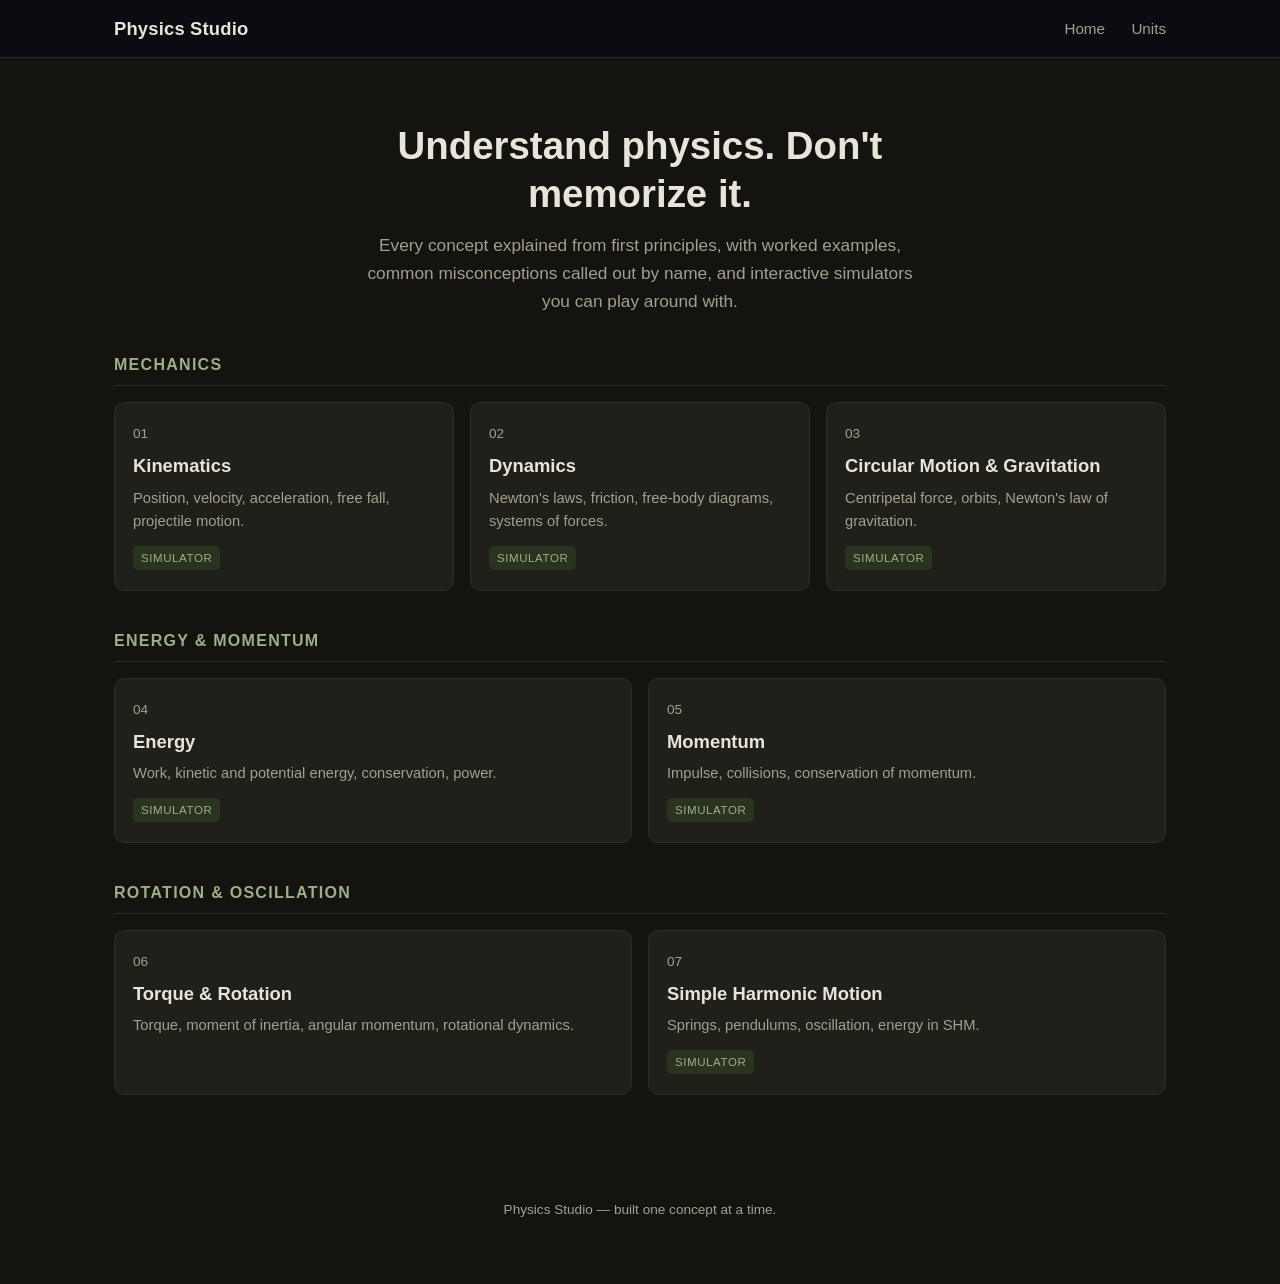
==== index.html @ 6799ff01 "Initial commit" ====
<!DOCTYPE html>
<html lang="en">
<head>
  <meta charset="UTF-8">
  <meta name="viewport" content="width=device-width, initial-scale=1.0">
  <title>Physics Studio</title>
  <link rel="stylesheet" href="style.css">
</head>
<body>

  <header class="site-header">
    <div class="header-inner">
      <a href="index.html" class="brand">Physics Studio</a>
      <button class="nav-toggle" id="navToggle" aria-label="Toggle navigation">☰</button>
      <nav class="main-nav" id="mainNav">
        <a href="index.html">Home</a>
        <a href="units/kinematics.html">Units</a>
      </nav>
    </div>
  </header>

  <main>
    <section class="hero">
      <h1>Understand physics. Don't memorize it.</h1>
      <p class="hero-sub">
        Every concept explained from first principles, with worked examples,
        common misconceptions called out by name, and interactive simulators
        you can play around with.
      </p>
    </section>

    <section class="unit-grid-section">
      <h2 class="section-label">Mechanics</h2>
      <div class="unit-grid">

        <a class="unit-card" href="units/kinematics.html">
          <span class="unit-number">01</span>
          <span class="unit-title">Kinematics</span>
          <span class="unit-desc">Position, velocity, acceleration, free fall, projectile motion.</span>
          <span class="unit-tag sim-tag">Simulator</span>
        </a>

        <a class="unit-card" href="units/dynamics.html">
          <span class="unit-number">02</span>
          <span class="unit-title">Dynamics</span>
          <span class="unit-desc">Newton's laws, friction, free-body diagrams, systems of forces.</span>
          <span class="unit-tag sim-tag">Simulator</span>
        </a>

        <a class="unit-card" href="units/circular-motion.html">
          <span class="unit-number">03</span>
          <span class="unit-title">Circular Motion &amp; Gravitation</span>
          <span class="unit-desc">Centripetal force, orbits, Newton's law of gravitation.</span>
          <span class="unit-tag sim-tag">Simulator</span>
        </a>

      </div>

      <h2 class="section-label">Energy &amp; Momentum</h2>
      <div class="unit-grid">

        <a class="unit-card" href="units/energy.html">
          <span class="unit-number">04</span>
          <span class="unit-title">Energy</span>
          <span class="unit-desc">Work, kinetic and potential energy, conservation, power.</span>
          <span class="unit-tag sim-tag">Simulator</span>
        </a>

        <a class="unit-card" href="units/momentum.html">
          <span class="unit-number">05</span>
          <span class="unit-title">Momentum</span>
          <span class="unit-desc">Impulse, collisions, conservation of momentum.</span>
          <span class="unit-tag sim-tag">Simulator</span>
        </a>

      </div>

      <h2 class="section-label">Rotation &amp; Oscillation</h2>
      <div class="unit-grid">

        <a class="unit-card" href="units/torque-rotation.html">
          <span class="unit-number">06</span>
          <span class="unit-title">Torque &amp; Rotation</span>
          <span class="unit-desc">Torque, moment of inertia, angular momentum, rotational dynamics.</span>
        </a>

        <a class="unit-card" href="units/shm.html">
          <span class="unit-number">07</span>
          <span class="unit-title">Simple Harmonic Motion</span>
          <span class="unit-desc">Springs, pendulums, oscillation, energy in SHM.</span>
          <span class="unit-tag sim-tag">Simulator</span>
        </a>

      </div>
    </section>
  </main>

  <footer class="site-footer">
    <p>Physics Studio — built one concept at a time.</p>
  </footer>

  <script src="script.js"></script>
</body>
</html>
---- style.css ----
/* ============================================
   PHYSICS STUDIO — SHARED STYLES
   ============================================ */

:root {
  --bg: #14130f;
  --bg-elevated: #1b1a15;
  --bg-card: #201f1a;
  --border: #2e2c25;
  --text: #e8e4da;
  --text-dim: #a3a08f;
  --accent: #9caf88;       /* sage green */
  --accent-soft: #29331f;
  --accent-warn: #d8a978;  /* misconceptions */
  --accent-warn-soft: #332a1c;
}

* { box-sizing: border-box; }

html, body {
  margin: 0;
  padding: 0;
  background: var(--bg);
  color: var(--text);
  font-family: -apple-system, BlinkMacSystemFont, "Segoe UI", Roboto, sans-serif;
  line-height: 1.6;
}

a { color: var(--accent); text-decoration: none; }
a:hover { text-decoration: underline; }

h1, h2, h3, h4 {
  font-family: var(--font-serif);
  font-weight: 600;
  line-height: 1.25;
  color: var(--text);
}

/* ---------- Header / Nav ---------- */

.site-header {
  position: sticky;
  top: 0;
  z-index: 50;
  background: rgba(11, 13, 18, 0.92);
  backdrop-filter: blur(6px);
  border-bottom: 1px solid var(--border);
}

.header-inner {
  max-width: 1100px;
  margin: 0 auto;
  display: flex;
  align-items: center;
  justify-content: space-between;
  padding: 14px 24px;
}

.brand {
  font-family: var(--font-serif);
  font-size: 1.15rem;
  font-weight: 700;
  color: var(--text);
  letter-spacing: 0.01em;
}
.brand:hover { text-decoration: none; color: var(--accent); }

.main-nav a {
  color: var(--text-dim);
  margin-left: 22px;
  font-size: 0.95rem;
}
.main-nav a:hover { color: var(--accent); text-decoration: none; }

.nav-toggle {
  display: none;
  background: none;
  border: none;
  color: var(--text);
  font-size: 1.4rem;
  cursor: pointer;
}

@media (max-width: 640px) {
  .nav-toggle { display: block; }
  .main-nav {
    display: none;
    flex-direction: column;
    position: absolute;
    top: 56px;
    left: 0;
    right: 0;
    background: var(--bg-elevated);
    border-bottom: 1px solid var(--border);
    padding: 10px 24px 16px;
  }
  .main-nav.open { display: flex; }
  .main-nav a { margin: 8px 0; }
}

/* ---------- Hero ---------- */

.hero {
  max-width: var(--max-width);
  margin: 64px auto 40px;
  padding: 0 24px;
  text-align: center;
}

.hero h1 {
  font-size: 2.4rem;
  max-width: 640px;
  margin: 0 auto;
}

.hero-sub {
  color: var(--text-dim);
  font-size: 1.08rem;
  max-width: 560px;
  margin: 14px auto 0;
}

/* ---------- Unit grid (homepage) ---------- */

.unit-grid-section {
  max-width: 1100px;
  margin: 0 auto 60px;
  padding: 0 24px;
}

.section-label {
  font-size: 1rem;
  text-transform: uppercase;
  letter-spacing: 0.08em;
  color: var(--accent);
  font-family: var(--font-mono);
  margin: 40px 0 16px;
  border-bottom: 1px solid var(--border);
  padding-bottom: 10px;
}

.unit-grid {
  display: grid;
  grid-template-columns: repeat(auto-fit, minmax(240px, 1fr));
  gap: 16px;
}

.unit-card {
  position: relative;
  display: flex;
  flex-direction: column;
  background: var(--bg-card);
  border: 1px solid var(--border);
  border-radius: 10px;
  padding: 20px 18px;
  color: var(--text);
  transition: border-color 0.15s ease, transform 0.15s ease;
}

.unit-card:hover {
  border-color: var(--accent);
  transform: translateY(-2px);
  text-decoration: none;
}

.unit-number {
  font-family: var(--font-mono);
  color: var(--text-dim);
  font-size: 0.85rem;
  margin-bottom: 6px;
}

.unit-title {
  font-family: var(--font-serif);
  font-size: 1.15rem;
  font-weight: 600;
  margin-bottom: 6px;
}

.unit-desc {
  color: var(--text-dim);
  font-size: 0.92rem;
  flex-grow: 1;
}

.unit-tag {
  align-self: flex-start;
  margin-top: 12px;
  font-family: var(--font-mono);
  font-size: 0.72rem;
  text-transform: uppercase;
  letter-spacing: 0.05em;
  padding: 3px 8px;
  border-radius: 5px;
}

.sim-tag {
  background: var(--accent-soft);
  color: var(--accent);
}

/* ---------- Lesson page layout ---------- */

.lesson-main {
  max-width: var(--max-width);
  margin: 0 auto;
  padding: 40px 24px 100px;
}

.lesson-header {
  margin-bottom: 36px;
}

.lesson-eyebrow {
  font-family: var(--font-mono);
  font-size: 0.8rem;
  text-transform: uppercase;
  letter-spacing: 0.08em;
  color: var(--accent);
}

.lesson-header h1 {
  font-size: 2.1rem;
  margin: 8px 0 0;
}

.lesson-toc {
  background: var(--bg-elevated);
  border: 1px solid var(--border);
  border-radius: 10px;
  padding: 16px 20px;
  margin-bottom: 40px;
}

.lesson-toc p {
  margin: 0 0 8px;
  font-family: var(--font-mono);
  font-size: 0.78rem;
  text-transform: uppercase;
  letter-spacing: 0.06em;
  color: var(--text-dim);
}

.lesson-toc ol {
  margin: 0;
  padding-left: 20px;
  columns: 2;
  font-size: 0.94rem;
}

.lesson-toc a { color: var(--text); }
.lesson-toc a:hover { color: var(--accent); }

.concept-block {
  margin-bottom: 56px;
  padding-top: 8px;
  border-top: 1px solid var(--border);
}

.concept-block h2 {
  font-size: 1.55rem;
  margin-bottom: 18px;
}

.concept-block h3 {
  font-size: 1.1rem;
  color: var(--accent);
  margin: 28px 0 10px;
}

.concept-block p { margin: 0 0 14px; }

/* Definition / variable list */

.var-list {
  background: var(--bg-elevated);
  border: 1px solid var(--border);
  border-radius: 8px;
  padding: 14px 18px;
  margin: 16px 0;
  list-style: none;
}

.var-list li {
  margin: 6px 0;
  font-size: 0.95rem;
}

.var-list code {
  color: var(--accent);
  font-weight: 600;
  margin-right: 8px;
}

/* Equations */

.equation {
  background: var(--bg-elevated);
  border-left: 3px solid var(--accent);
  border-radius: 6px;
  padding: 14px 20px;
  margin: 18px 0;
  font-family: var(--font-mono);
  font-size: 1.05rem;
  overflow-x: auto;
}

/* Worked example */

.worked-example {
  background: var(--bg-card);
  border: 1px solid var(--border);
  border-radius: 10px;
  padding: 20px 22px;
  margin: 18px 0;
}

.worked-example .label {
  font-family: var(--font-mono);
  font-size: 0.78rem;
  text-transform: uppercase;
  letter-spacing: 0.06em;
  color: var(--accent);
  display: block;
  margin-bottom: 10px;
}

.worked-example ol {
  padding-left: 20px;
}

.worked-example li { margin-bottom: 10px; }

/* Misconceptions */

.misconception {
  background: var(--accent-warn-soft);
  border: 1px solid #5a4a26;
  border-left: 3px solid var(--accent-warn);
  border-radius: 6px;
  padding: 14px 18px;
  margin: 14px 0;
}

.misconception .label {
  font-family: var(--font-mono);
  font-size: 0.78rem;
  text-transform: uppercase;
  letter-spacing: 0.06em;
  color: var(--accent-warn);
  display: block;
  margin-bottom: 6px;
}

/* Simulator embed placeholder */

.sim-embed {
  background: var(--bg-elevated);
  border: 1px dashed var(--border);
  border-radius: 10px;
  padding: 40px 20px;
  text-align: center;
  color: var(--text-dim);
  margin: 18px 0;
  font-family: var(--font-mono);
  font-size: 0.9rem;
}

/* Practice problems */

.practice-problem {
  border: 1px solid var(--border);
  border-radius: 8px;
  padding: 16px 20px;
  margin: 14px 0;
  background: var(--bg-card);
}

.practice-problem p { margin: 0 0 10px; }

.reveal-btn {
  background: var(--accent-soft);
  color: var(--accent);
  border: none;
  border-radius: 6px;
  padding: 7px 14px;
  font-family: var(--font-mono);
  font-size: 0.82rem;
  cursor: pointer;
  text-transform: uppercase;
  letter-spacing: 0.04em;
}

.reveal-btn:hover { background: var(--accent); color: #0b0d12; }

.answer {
  display: none;
  margin-top: 12px;
  padding-top: 12px;
  border-top: 1px solid var(--border);
  color: var(--text-dim);
}

.answer.shown { display: block; }

/* Lesson nav (prev/next) */

.lesson-pager {
  display: flex;
  justify-content: space-between;
  margin-top: 60px;
  padding-top: 20px;
  border-top: 1px solid var(--border);
  font-family: var(--font-mono);
  font-size: 0.9rem;
}

/* Footer */

.site-footer {
  text-align: center;
  color: var(--text-dim);
  font-size: 0.85rem;
  padding: 30px 24px 50px;
  font-family: var(--font-mono);
}

/* Stub notice for lighter-content pages */

.stub-notice {
  background: var(--bg-elevated);
  border: 1px dashed var(--border);
  border-radius: 8px;
  padding: 12px 16px;
  color: var(--text-dim);
  font-size: 0.88rem;
  margin-bottom: 30px;
}
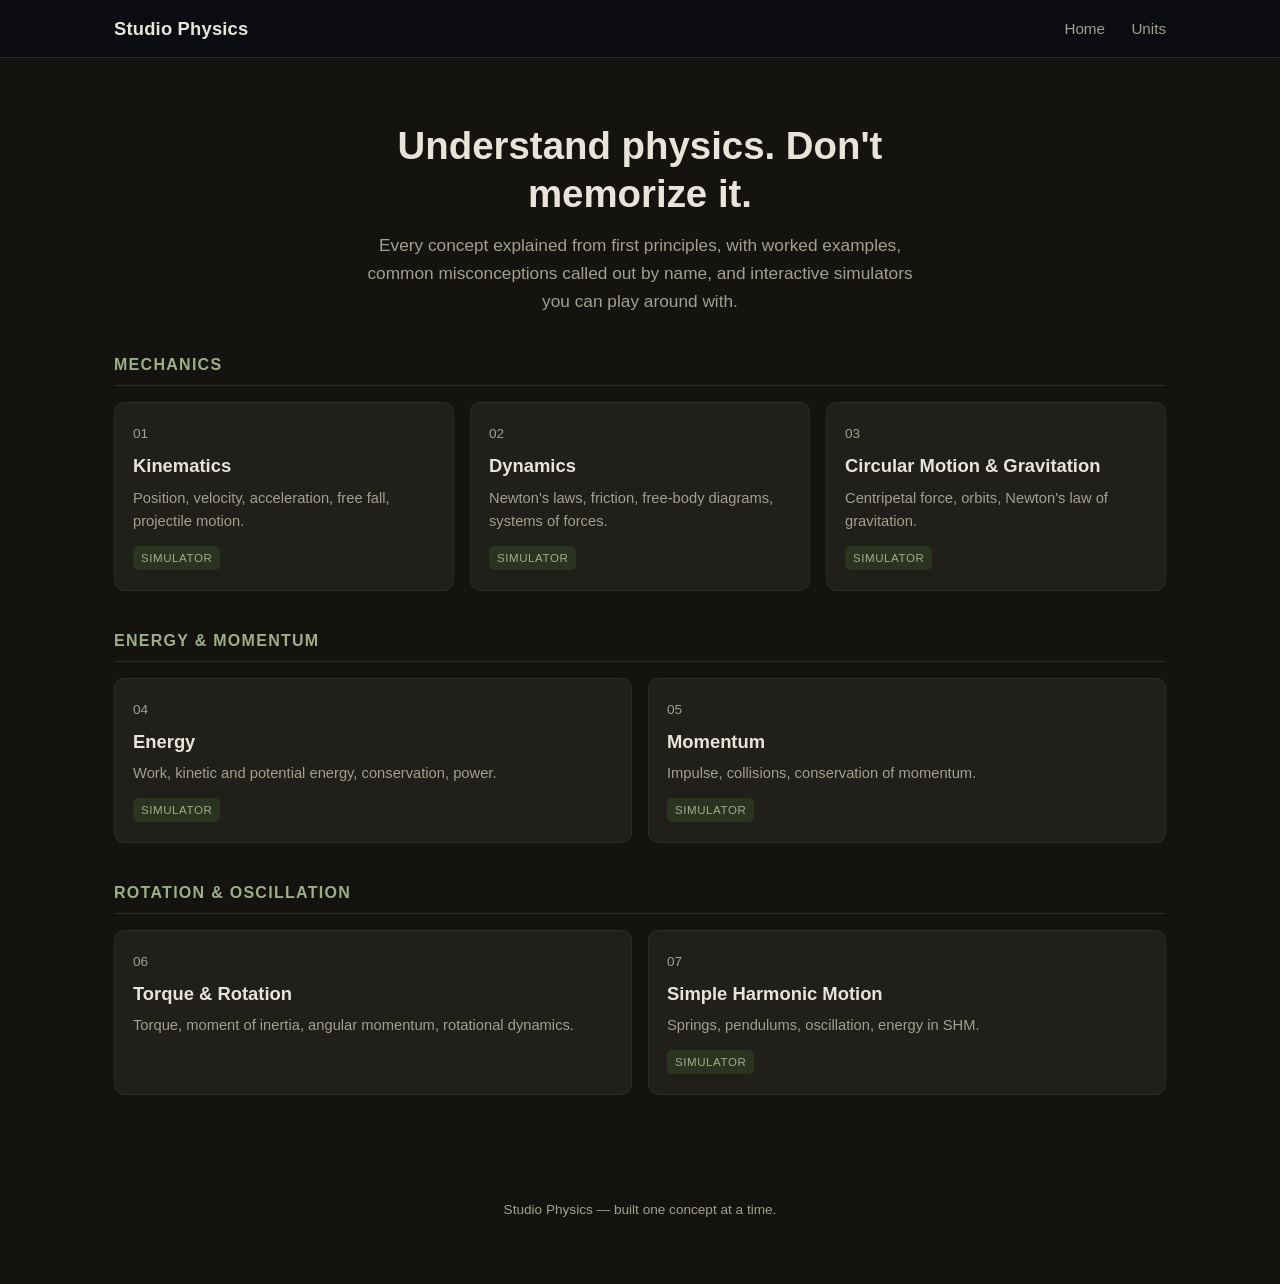
==== commit a92f52dc: "Change title" ====
--- a/index.html
+++ b/index.html
@@ -3,14 +3,14 @@
 <head>
   <meta charset="UTF-8">
   <meta name="viewport" content="width=device-width, initial-scale=1.0">
-  <title>Physics Studio</title>
+  <title>Studio Physics</title>
   <link rel="stylesheet" href="style.css">
 </head>
 <body>
 
   <header class="site-header">
     <div class="header-inner">
-      <a href="index.html" class="brand">Physics Studio</a>
+      <a href="index.html" class="brand">Studio Physics</a>
       <button class="nav-toggle" id="navToggle" aria-label="Toggle navigation">☰</button>
       <nav class="main-nav" id="mainNav">
         <a href="index.html">Home</a>
@@ -96,7 +96,7 @@
   </main>
 
   <footer class="site-footer">
-    <p>Physics Studio — built one concept at a time.</p>
+    <p>Studio Physics — built one concept at a time.</p>
   </footer>
 
   <script src="script.js"></script>
--- a/style.css
+++ b/style.css
@@ -1,5 +1,5 @@
 /* ============================================
-   PHYSICS STUDIO — SHARED STYLES
+   STUDIO PHYSICS — SHARED STYLES
    ============================================ */
 
 :root {
